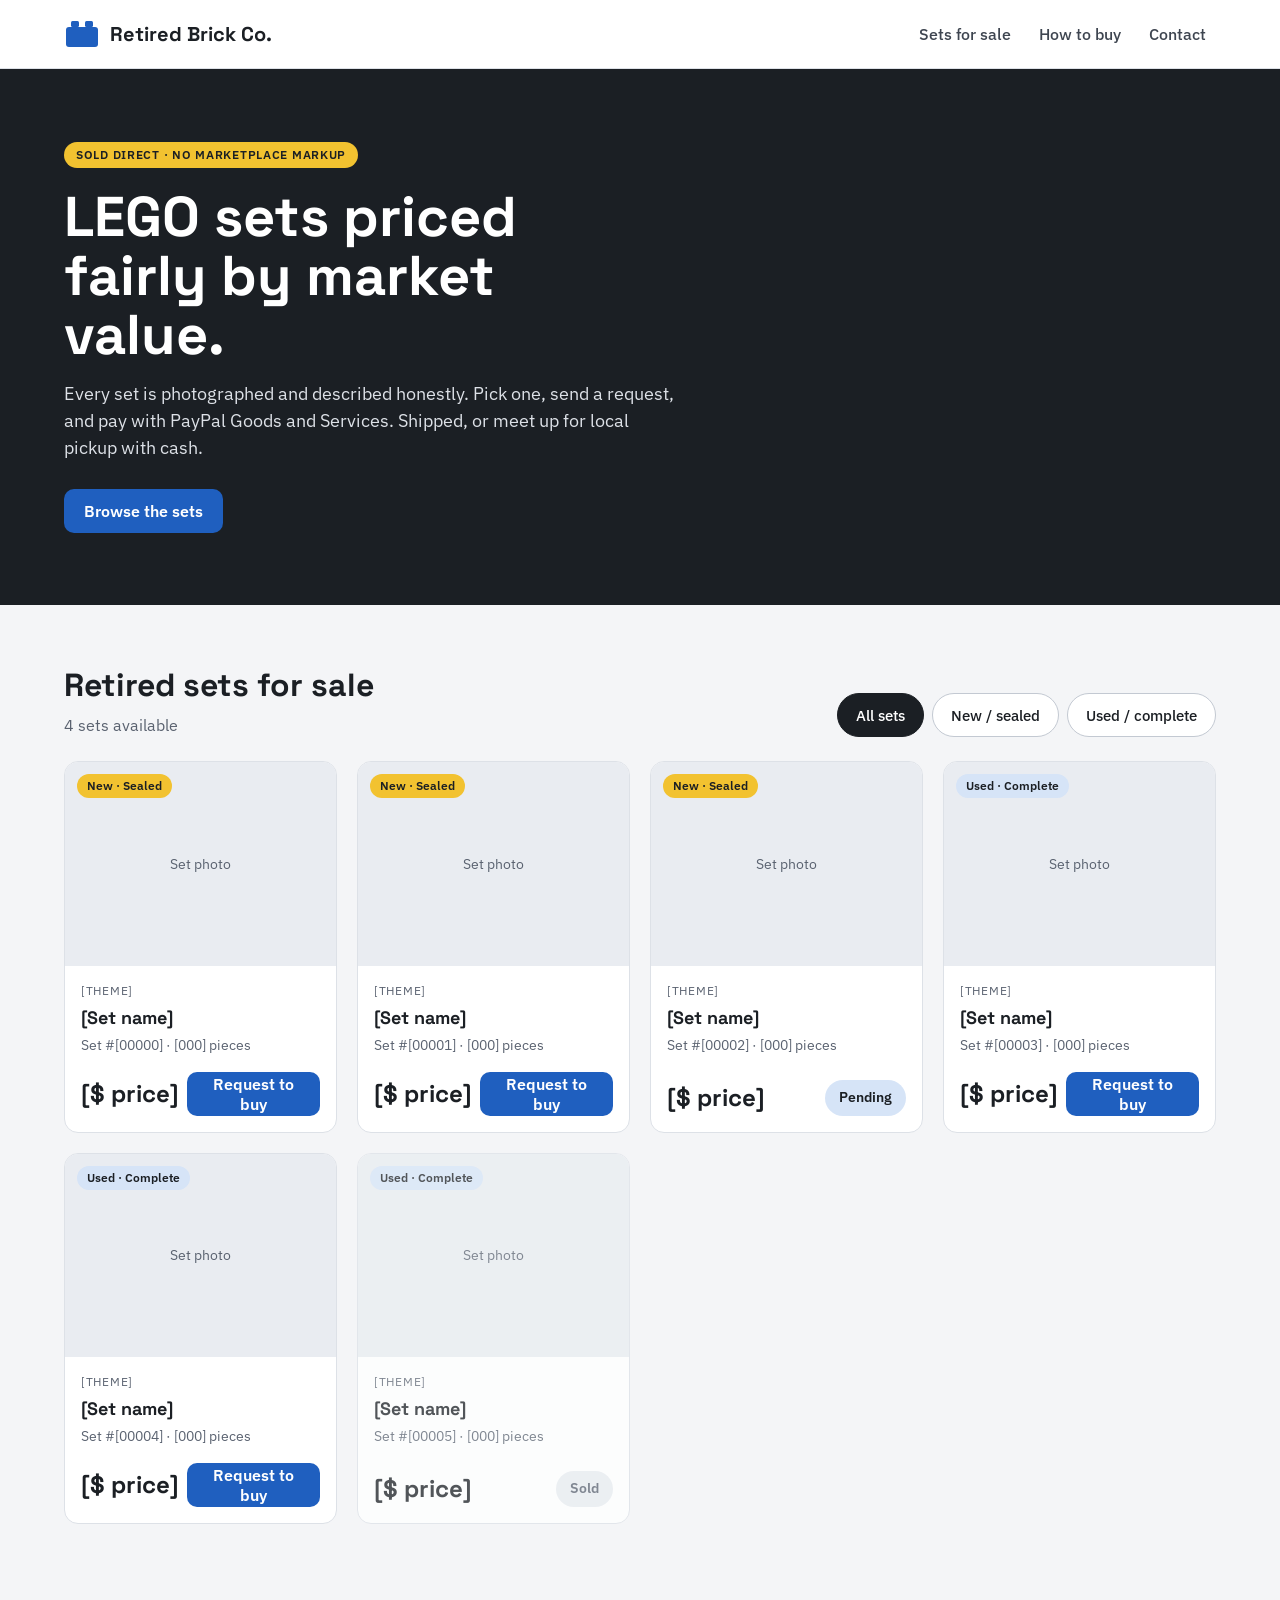
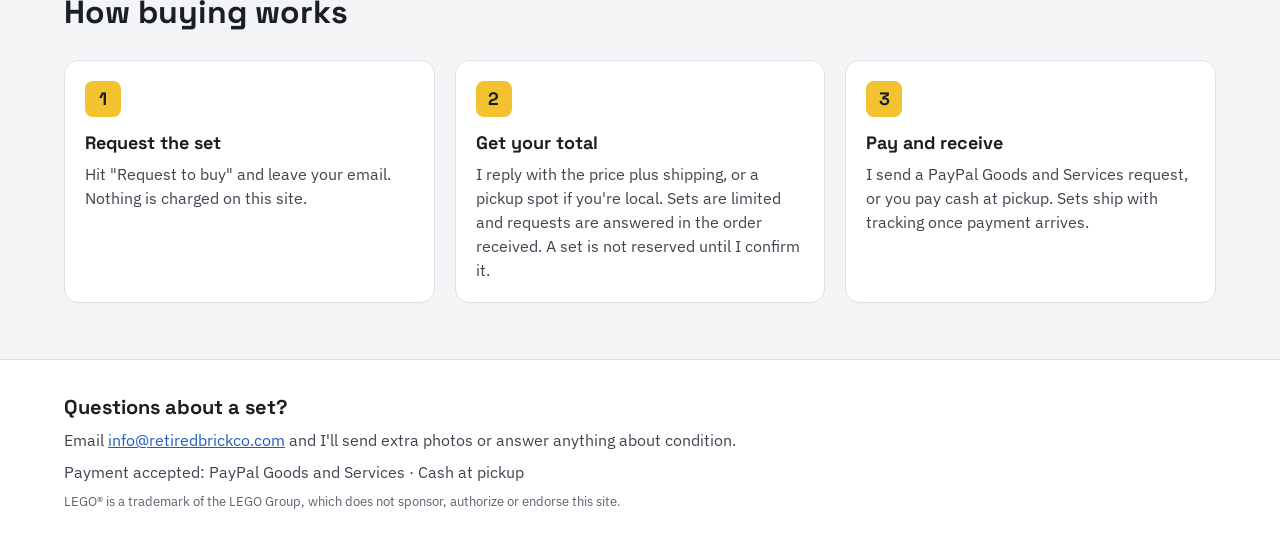
==== index.html @ 78ff7b34 "Build v1 storefront: placeholder listings, filters, request-to-buy form Co-Authored-By: Claude Sonne" ====
<!doctype html>
<html lang="en">
<head>
  <meta charset="utf-8">
  <meta name="viewport" content="width=device-width, initial-scale=1">
  <title>Retired Brick Co. | Retired LEGO sets, sold direct</title>
  <meta name="description" content="Retired LEGO sets sold direct. Pick a set, send a request, pay with PayPal Goods and Services or cash at local pickup.">
  <link rel="preconnect" href="https://fonts.googleapis.com">
  <link rel="preconnect" href="https://fonts.gstatic.com" crossorigin>
  <link href="https://fonts.googleapis.com/css2?family=IBM+Plex+Sans:wght@400;500;600&family=Space+Grotesk:wght@500;600;700&display=swap" rel="stylesheet">
  <link rel="stylesheet" href="styles.css">
</head>
<body>
  <header class="site-header">
    <div class="wrap">
      <a class="logo" href="#top">
        <svg width="36" height="30" viewBox="0 0 36 30" aria-hidden="true">
          <rect x="7" y="2" width="8" height="6" rx="1.5"/>
          <rect x="21" y="2" width="8" height="6" rx="1.5"/>
          <rect x="2" y="8" width="32" height="20" rx="3"/>
        </svg>
        Retired Brick Co.
      </a>
      <nav aria-label="Main">
        <a href="#sets">Sets for sale</a>
        <a href="#how">How to buy</a>
        <a href="#contact">Contact</a>
      </nav>
    </div>
  </header>

  <main id="top">
    <section class="hero">
      <div class="wrap">
        <span class="pill-tag">SOLD DIRECT · NO MARKETPLACE MARKUP</span>
        <h1>LEGO sets priced fairly by market value.</h1>
        <p>Every set is photographed and described honestly. Pick one, send a request, and pay with PayPal Goods and Services. Shipped, or meet up for local pickup with cash.</p>
        <a class="btn" href="#sets">Browse the sets</a>
      </div>
    </section>

    <section class="listings" id="sets">
      <div class="wrap">
        <div class="listings-head">
          <div>
            <h2>Retired sets for sale</h2>
            <p id="count" aria-live="polite"></p>
          </div>
          <div class="filters" role="group" aria-label="Filter sets">
            <button class="filter" type="button" data-filter="all" aria-pressed="true">All sets</button>
            <button class="filter" type="button" data-filter="sealed" aria-pressed="false">New / sealed</button>
            <button class="filter" type="button" data-filter="used" aria-pressed="false">Used / complete</button>
          </div>
        </div>

        <section class="request" id="request" aria-labelledby="req-title" hidden>
          <button class="close" type="button" id="req-close" aria-label="Close request form">
            <svg width="20" height="20" viewBox="0 0 20 20" fill="none" stroke-width="2" stroke-linecap="round" aria-hidden="true"><path d="M4 4l12 12M16 4L4 16"/></svg>
          </button>
          <div id="req-summary"></div>
          <div>
            <form id="req-form" novalidate>
              <h2 id="req-title">Request to buy</h2>
              <p class="note">No payment here. I'll email you the total and how to pay.</p>
              <div class="field">
                <label for="f-name">Name</label>
                <input type="text" id="f-name" name="name" autocomplete="name" required>
              </div>
              <div class="field">
                <label for="f-email">Email</label>
                <input type="email" id="f-email" name="email" autocomplete="email" required>
              </div>
              <fieldset class="field">
                <legend>How do you want it?</legend>
                <div class="choices">
                  <label><input type="radio" name="delivery" value="Ship" checked> Ship it to me</label>
                  <label><input type="radio" name="delivery" value="Pickup"> Local pickup</label>
                </div>
              </fieldset>
              <div class="field" id="zip-field">
                <label for="f-zip">ZIP code (for a shipping quote)</label>
                <input type="text" id="f-zip" name="zip" inputmode="numeric" autocomplete="postal-code" maxlength="10">
              </div>
              <div class="field">
                <label for="f-msg">Message (optional)</label>
                <textarea id="f-msg" name="message"></textarea>
              </div>
              <div class="hp" aria-hidden="true">
                <label>Leave this empty <input type="text" name="_gotcha" tabindex="-1" autocomplete="off"></label>
              </div>
              <input type="hidden" name="setNumber">
              <input type="hidden" name="setName">
              <input type="hidden" name="price">
              <input type="hidden" name="condition">
              <p class="error" id="req-error" role="alert" hidden></p>
              <button class="btn" type="submit" id="req-send">Send request</button>
              <p class="form-note">Pay by PayPal Goods and Services after I confirm, or cash at local pickup. Requests are answered in the order received.</p>
            </form>
            <div class="done" id="req-done" hidden>
              <svg width="40" height="40" viewBox="0 0 40 40" fill="none" stroke-width="3" stroke-linecap="round" stroke-linejoin="round" aria-hidden="true"><circle cx="20" cy="20" r="17"/><path d="M12 21l6 6 11-12"/></svg>
              <h2 tabindex="-1" id="req-done-title">Request sent</h2>
              <p id="req-done-text">I'll reply by email with your total and payment details. Requests are answered in the order received, and a set is not reserved until I confirm it.</p>
              <button class="btn secondary" type="button" id="req-keep">Keep browsing</button>
            </div>
          </div>
        </section>

        <div class="grid" id="grid"></div>
      </div>
    </section>

    <section class="how" id="how">
      <div class="wrap">
        <h2>How buying works</h2>
        <div class="steps">
          <div class="step"><span class="num">1</span><h3>Request the set</h3><p>Hit "Request to buy" and leave your email. Nothing is charged on this site.</p></div>
          <div class="step"><span class="num">2</span><h3>Get your total</h3><p>I reply with the price plus shipping, or a pickup spot if you're local. Sets are limited and requests are answered in the order received. A set is not reserved until I confirm it.</p></div>
          <div class="step"><span class="num">3</span><h3>Pay and receive</h3><p>I send a PayPal Goods and Services request, or you pay cash at pickup. Sets ship with tracking once payment arrives.</p></div>
        </div>
      </div>
    </section>
  </main>

  <footer class="site-footer" id="contact">
    <div class="wrap">
      <h2>Questions about a set?</h2>
      <p>Email <a href="mailto:info@retiredbrickco.com">info@retiredbrickco.com</a> and I'll send extra photos or answer anything about condition.</p>
      <p>Payment accepted: PayPal Goods and Services · Cash at pickup</p>
      <p class="legal">LEGO® is a trademark of the LEGO Group, which does not sponsor, authorize or endorse this site.</p>
    </div>
  </footer>

  <script src="app.js"></script>
</body>
</html>
---- styles.css ----
:root {
  --accent: #1F5FBF;
  --accent-hover: #16478F;
  --ink: #1B1F24;
  --text-2: #3E4550;
  --muted: #5A6270;
  --bg: #F4F5F7;
  --card: #FFFFFF;
  --border: #DDE1E7;
  --border-input: #C3C9D2;
  --yellow: #F2C230;
  --used: #D6E4F7;
  --placeholder: #E9ECF1;
  --ok: #1E7A46;
  --display: "Space Grotesk", system-ui, sans-serif;
  --body: "IBM Plex Sans", system-ui, sans-serif;
}

* { box-sizing: border-box; }

body {
  margin: 0;
  background: var(--bg);
  color: var(--ink);
  font-family: var(--body);
  line-height: 1.5;
}

h1, h2, h3, .logo, .price { font-family: var(--display); }

a { color: var(--accent); }

:focus-visible { outline: 3px solid var(--yellow); outline-offset: 2px; }

.wrap { max-width: 1200px; margin: 0 auto; padding: 0 24px; }

[hidden] { display: none !important; }

/* Header */
.site-header { background: var(--card); border-bottom: 1px solid var(--border); }
.site-header .wrap {
  display: flex; flex-wrap: wrap; align-items: center;
  justify-content: space-between; gap: 8px 24px; padding-top: 12px; padding-bottom: 12px;
}
.logo { display: flex; align-items: center; gap: 10px; min-height: 44px; font-weight: 700; font-size: 20px; color: var(--ink); text-decoration: none; }
.logo svg { fill: var(--accent); }
nav { display: flex; flex-wrap: wrap; gap: 4px 8px; }
nav a {
  display: inline-flex; align-items: center; min-height: 44px; padding: 0 10px;
  color: var(--text-2); font-weight: 500; text-decoration: none;
}
nav a:hover { color: var(--accent); }

/* Hero */
.hero { background: var(--ink); color: #fff; padding: 72px 0; }
.pill-tag {
  display: inline-block; background: var(--yellow); color: var(--ink);
  font-size: 12px; font-weight: 600; letter-spacing: .06em;
  padding: 4px 12px; border-radius: 999px;
}
.hero h1 { font-size: 56px; line-height: 1.05; margin: 20px 0 16px; max-width: 14ch; }
.hero p { font-size: 18px; max-width: 56ch; color: #DDE1E7; margin: 0 0 28px; }

.btn {
  display: inline-flex; align-items: center; justify-content: center;
  min-height: 44px; padding: 0 20px; border: 0; border-radius: 10px;
  background: var(--accent); color: #fff; font: 600 16px var(--body);
  text-decoration: none; cursor: pointer;
}
.btn:hover { background: var(--accent-hover); }
.btn.secondary { background: var(--card); color: var(--ink); border: 1px solid var(--border-input); }
.btn.secondary:hover { background: var(--bg); }

/* Listings */
.listings { padding: 56px 0 32px; }
.listings-head { display: flex; flex-wrap: wrap; align-items: flex-end; justify-content: space-between; gap: 16px; margin-bottom: 24px; }
.listings-head h2 { font-size: 32px; margin: 0; }
#count { margin: 4px 0 0; color: var(--muted); }
.filters { display: flex; flex-wrap: wrap; gap: 8px; }
.filter {
  min-height: 44px; padding: 0 18px; border-radius: 999px;
  border: 1px solid var(--border-input); background: var(--card);
  color: var(--ink); font: 500 15px var(--body); cursor: pointer;
}
.filter[aria-pressed="true"] { background: var(--ink); color: #fff; border-color: var(--ink); }

.grid { display: grid; grid-template-columns: repeat(auto-fill, minmax(250px, 1fr)); gap: 20px; }
.card { background: var(--card); border: 1px solid var(--border); border-radius: 14px; overflow: hidden; display: flex; flex-direction: column; }
.photo {
  position: relative; aspect-ratio: 4 / 3; background: var(--placeholder);
  display: flex; align-items: center; justify-content: center; color: var(--muted); font-size: 14px;
}
.photo img { width: 100%; height: 100%; object-fit: cover; display: block; }
.badge {
  position: absolute; top: 12px; left: 12px; padding: 3px 10px; border-radius: 999px;
  font-size: 12px; font-weight: 600; background: var(--used); color: var(--ink);
}
.badge.sealed { background: var(--yellow); }
.card-body { padding: 16px; display: flex; flex-direction: column; flex: 1; }
.theme { font-size: 12px; text-transform: uppercase; letter-spacing: .06em; color: var(--muted); margin: 0; }
.card h3 { font-size: 18px; margin: 4px 0; }
.meta { color: var(--muted); font-size: 14px; margin: 0 0 16px; }
.card-foot { margin-top: auto; display: flex; align-items: center; justify-content: space-between; gap: 8px; }
.price { font-size: 24px; font-weight: 700; white-space: nowrap; }
.status-pill {
  display: inline-flex; align-items: center; min-height: 36px; padding: 0 14px;
  border-radius: 999px; font-size: 14px; font-weight: 600;
  background: var(--used); color: var(--ink);
}
.status-pill.sold { background: var(--placeholder); color: var(--muted); }
.card.is-sold { opacity: .75; }

/* Request panel */
.request {
  background: var(--card); border: 2px solid var(--accent); border-radius: 14px;
  padding: 24px; margin-bottom: 24px;
  display: grid; grid-template-columns: minmax(220px, 1fr) 2fr; gap: 24px; position: relative;
}
.request .photo { border-radius: 10px; }
.request h2 { font-size: 24px; margin: 0 0 4px; }
.request .note { color: var(--text-2); margin: 0 0 16px; }
.close {
  position: absolute; top: 8px; right: 8px; width: 44px; height: 44px;
  border: 0; background: transparent; cursor: pointer; color: var(--ink);
}
.close svg { stroke: currentColor; }
.field { display: flex; flex-direction: column; margin-bottom: 14px; }
.field label, .field legend { font-weight: 600; font-size: 14px; margin-bottom: 4px; padding: 0; }
.field input[type=text], .field input[type=email], .field textarea {
  min-height: 44px; padding: 8px 12px; border: 1px solid var(--border-input);
  border-radius: 8px; font: 16px var(--body); color: var(--ink);
}
.field textarea { min-height: 96px; resize: vertical; }
fieldset.field { border: 0; margin: 0 0 14px; padding: 0; }
.choices { display: flex; flex-wrap: wrap; gap: 8px; }
.choices label {
  display: inline-flex; align-items: center; gap: 8px; min-height: 44px; padding: 0 16px;
  border: 1px solid var(--border-input); border-radius: 10px; cursor: pointer; font-weight: 500;
}
.choices label:has(input:checked) { border-color: var(--accent); background: var(--used); }
.hp { position: absolute; left: -9999px; width: 1px; height: 1px; overflow: hidden; }
.form-note { color: var(--muted); font-size: 14px; margin: 10px 0 0; }
.error { color: #A3241D; font-size: 14px; margin: 8px 0 0; }
.done { text-align: left; }
.done svg { stroke: var(--ok); }
.done h2 { margin-top: 12px; }

/* How it works */
.how { padding: 32px 0 56px; }
.how h2 { font-size: 32px; margin: 0 0 24px; }
.steps { display: grid; grid-template-columns: repeat(auto-fit, minmax(240px, 1fr)); gap: 20px; }
.step { background: var(--card); border: 1px solid var(--border); border-radius: 14px; padding: 20px; }
.step .num {
  display: inline-flex; align-items: center; justify-content: center; width: 36px; height: 36px;
  background: var(--yellow); border-radius: 8px; font: 700 18px var(--display); margin-bottom: 12px;
}
.step h3 { margin: 0 0 6px; font-size: 18px; }
.step p { margin: 0; color: var(--text-2); }

/* Footer */
.site-footer { background: var(--card); border-top: 1px solid var(--border); padding: 32px 0; }
.site-footer h2 { font-size: 20px; margin: 0 0 6px; }
.site-footer p { margin: 0 0 8px; color: var(--text-2); }
.site-footer .legal { font-size: 13px; color: var(--muted); }

@media (max-width: 720px) {
  .hero { padding: 48px 0; }
  .hero h1 { font-size: 36px; }
  .request { grid-template-columns: 1fr; }
}
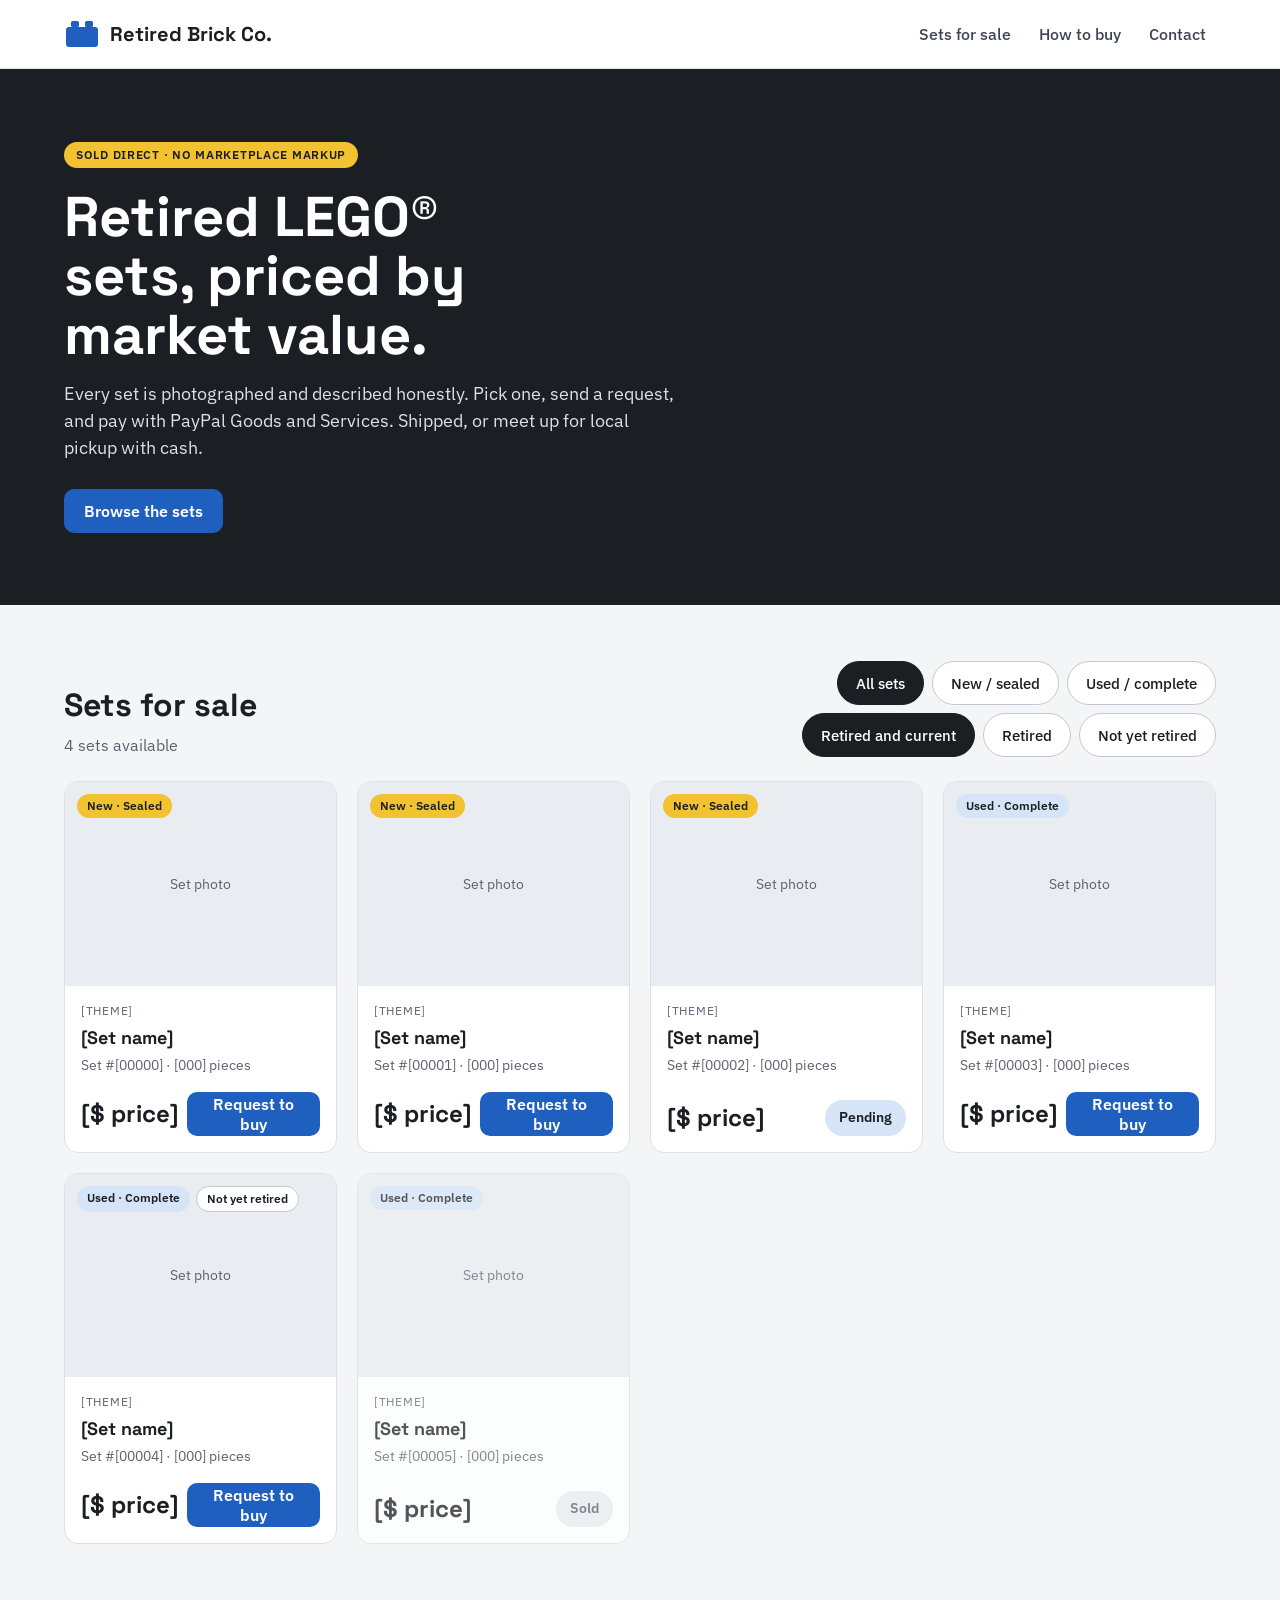
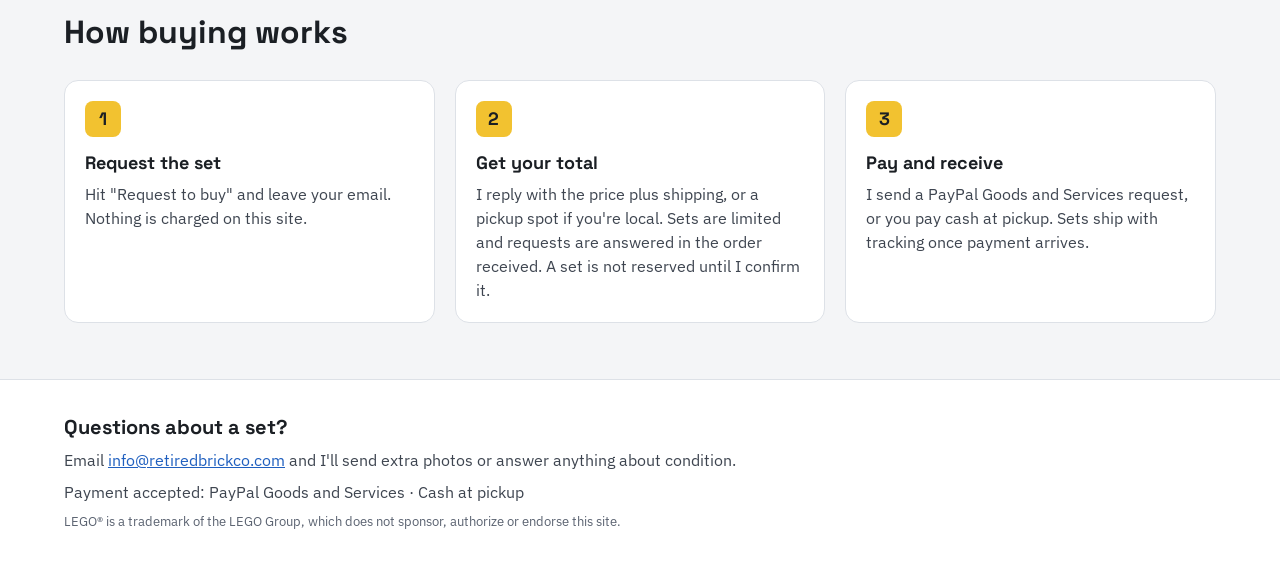
==== commit 7661e654: "Reword hero headline; add retired / not-yet-retired filter and badge Co-Authored-By: Claude Sonnet 5" ====
--- a/index.html
+++ b/index.html
@@ -33,7 +33,7 @@
     <section class="hero">
       <div class="wrap">
         <span class="pill-tag">SOLD DIRECT · NO MARKETPLACE MARKUP</span>
-        <h1>LEGO sets priced fairly by market value.</h1>
+        <h1>Retired LEGO® sets, priced by market value.</h1>
         <p>Every set is photographed and described honestly. Pick one, send a request, and pay with PayPal Goods and Services. Shipped, or meet up for local pickup with cash.</p>
         <a class="btn" href="#sets">Browse the sets</a>
       </div>
@@ -43,13 +43,20 @@
       <div class="wrap">
         <div class="listings-head">
           <div>
-            <h2>Retired sets for sale</h2>
+            <h2>Sets for sale</h2>
             <p id="count" aria-live="polite"></p>
           </div>
-          <div class="filters" role="group" aria-label="Filter sets">
-            <button class="filter" type="button" data-filter="all" aria-pressed="true">All sets</button>
-            <button class="filter" type="button" data-filter="sealed" aria-pressed="false">New / sealed</button>
-            <button class="filter" type="button" data-filter="used" aria-pressed="false">Used / complete</button>
+          <div class="filter-groups">
+            <div class="filters" role="group" aria-label="Filter by condition">
+              <button class="filter" type="button" data-group="condition" data-filter="all" aria-pressed="true">All sets</button>
+              <button class="filter" type="button" data-group="condition" data-filter="sealed" aria-pressed="false">New / sealed</button>
+              <button class="filter" type="button" data-group="condition" data-filter="used" aria-pressed="false">Used / complete</button>
+            </div>
+            <div class="filters" role="group" aria-label="Filter by retirement status">
+              <button class="filter" type="button" data-group="retired" data-filter="all" aria-pressed="true">Retired and current</button>
+              <button class="filter" type="button" data-group="retired" data-filter="retired" aria-pressed="false">Retired</button>
+              <button class="filter" type="button" data-group="retired" data-filter="current" aria-pressed="false">Not yet retired</button>
+            </div>
           </div>
         </div>
 
--- a/styles.css
+++ b/styles.css
@@ -76,7 +76,11 @@
 .listings-head { display: flex; flex-wrap: wrap; align-items: flex-end; justify-content: space-between; gap: 16px; margin-bottom: 24px; }
 .listings-head h2 { font-size: 32px; margin: 0; }
 #count { margin: 4px 0 0; color: var(--muted); }
+.filter-groups { display: flex; flex-direction: column; align-items: flex-end; gap: 8px; }
 .filters { display: flex; flex-wrap: wrap; gap: 8px; }
+.badges { position: absolute; top: 12px; left: 12px; display: flex; flex-wrap: wrap; gap: 6px; }
+.badges .badge { position: static; }
+.badge.current { background: var(--card); border: 1px solid var(--border-input); }
 .filter {
   min-height: 44px; padding: 0 18px; border-radius: 999px;
   border: 1px solid var(--border-input); background: var(--card);
@@ -167,4 +171,5 @@
   .hero { padding: 48px 0; }
   .hero h1 { font-size: 36px; }
   .request { grid-template-columns: 1fr; }
+  .filter-groups { align-items: flex-start; }
 }
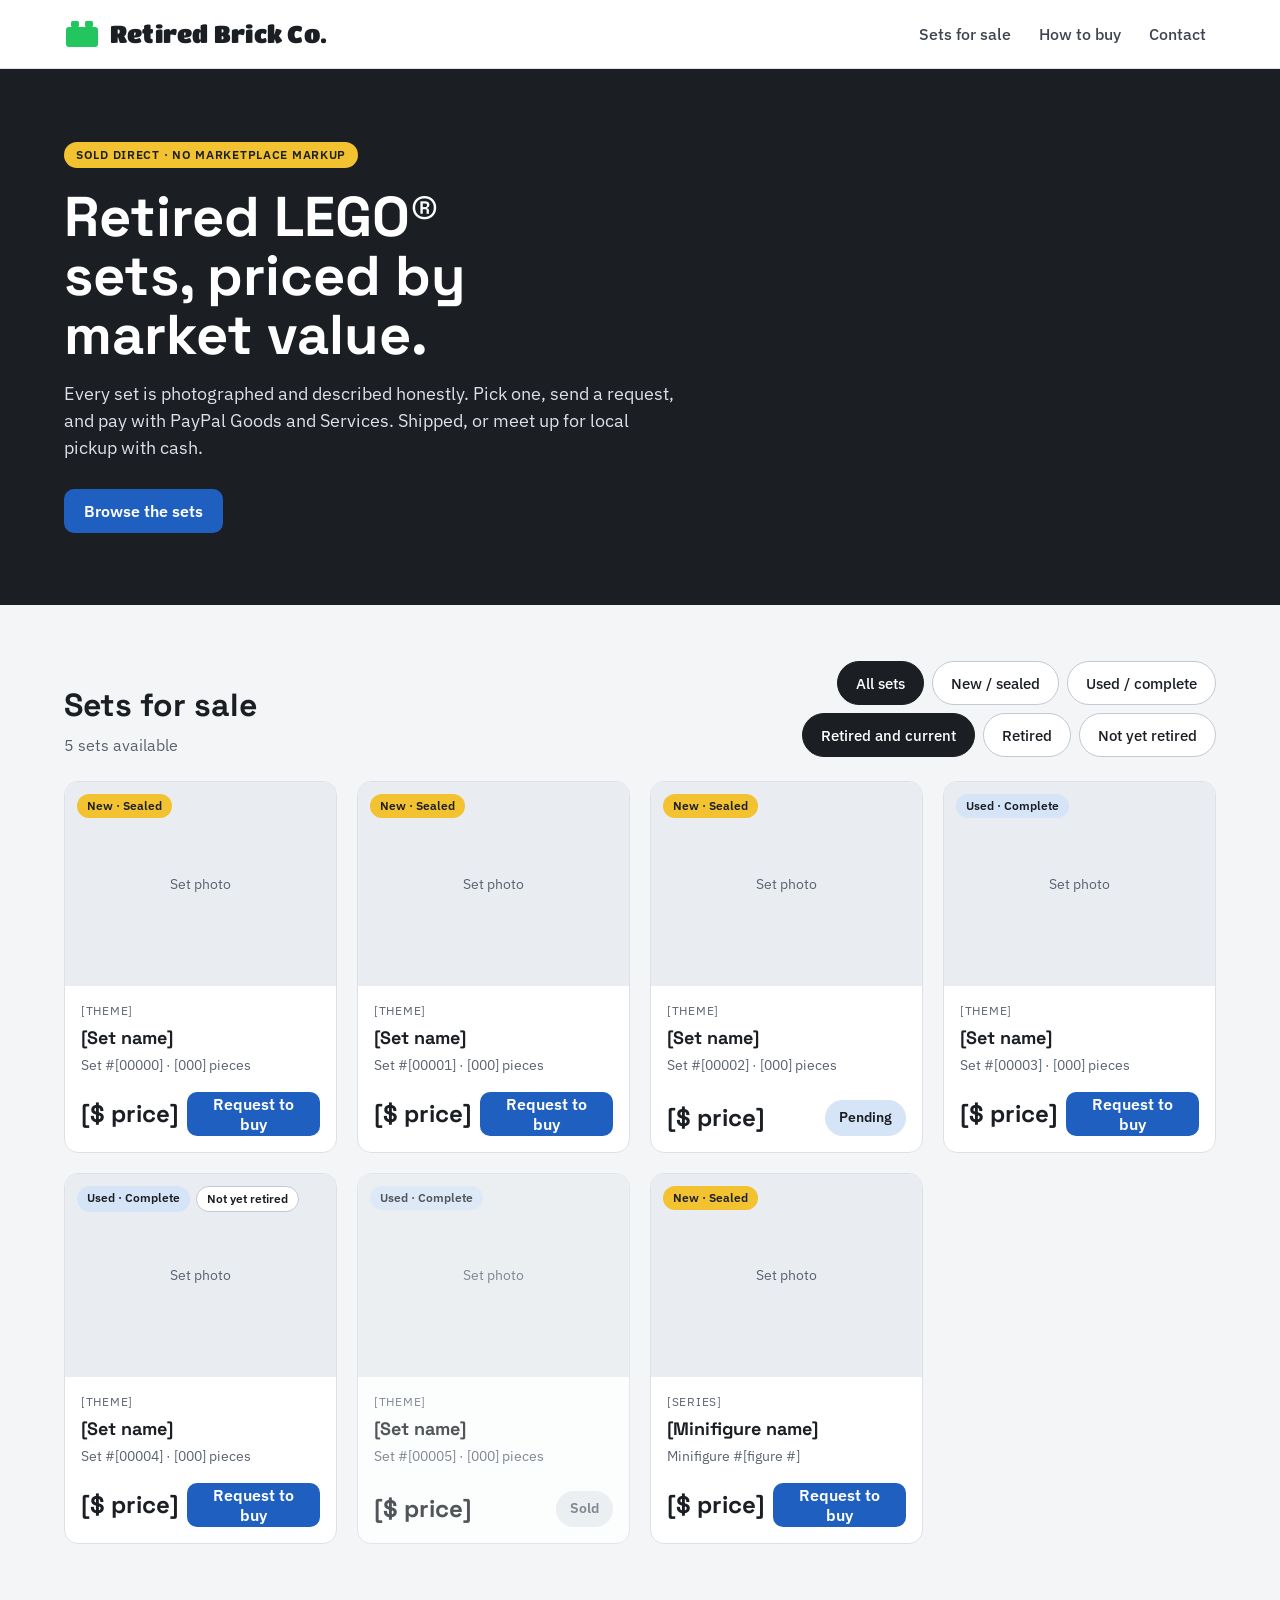
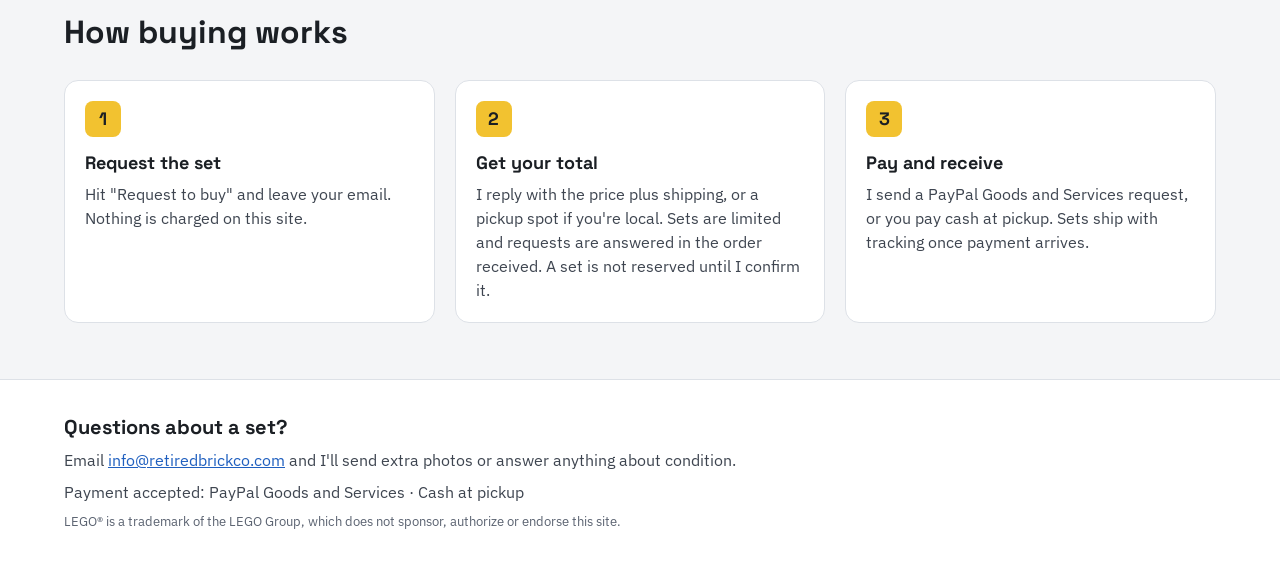
==== commit 804e19bc: "Logo: Titan One wordmark and green brick Co-Authored-By: Claude Sonnet 5.5 <noreply@anthropic.com>" ====
--- a/index.html
+++ b/index.html
@@ -7,7 +7,7 @@
   <meta name="description" content="Retired LEGO sets sold direct. Pick a set, send a request, pay with PayPal Goods and Services or cash at local pickup.">
   <link rel="preconnect" href="https://fonts.googleapis.com">
   <link rel="preconnect" href="https://fonts.gstatic.com" crossorigin>
-  <link href="https://fonts.googleapis.com/css2?family=IBM+Plex+Sans:wght@400;500;600&family=Space+Grotesk:wght@500;600;700&display=swap" rel="stylesheet">
+  <link href="https://fonts.googleapis.com/css2?family=IBM+Plex+Sans:wght@400;500;600&family=Space+Grotesk:wght@500;600;700&family=Titan+One&display=swap" rel="stylesheet">
   <link rel="stylesheet" href="styles.css">
 </head>
 <body>
--- a/styles.css
+++ b/styles.css
@@ -1,4 +1,5 @@
 :root {
+  --brick: #22C55E;
   --accent: #1F5FBF;
   --accent-hover: #16478F;
   --ink: #1B1F24;
@@ -43,7 +44,8 @@
   justify-content: space-between; gap: 8px 24px; padding-top: 12px; padding-bottom: 12px;
 }
 .logo { display: flex; align-items: center; gap: 10px; min-height: 44px; font-weight: 700; font-size: 20px; color: var(--ink); text-decoration: none; }
-.logo svg { fill: var(--accent); }
+.logo { font-family: "Titan One", var(--display); font-weight: 400; font-size: 24px; letter-spacing: .01em; }
+.logo svg { fill: var(--brick); }
 nav { display: flex; flex-wrap: wrap; gap: 4px 8px; }
 nav a {
   display: inline-flex; align-items: center; min-height: 44px; padding: 0 10px;
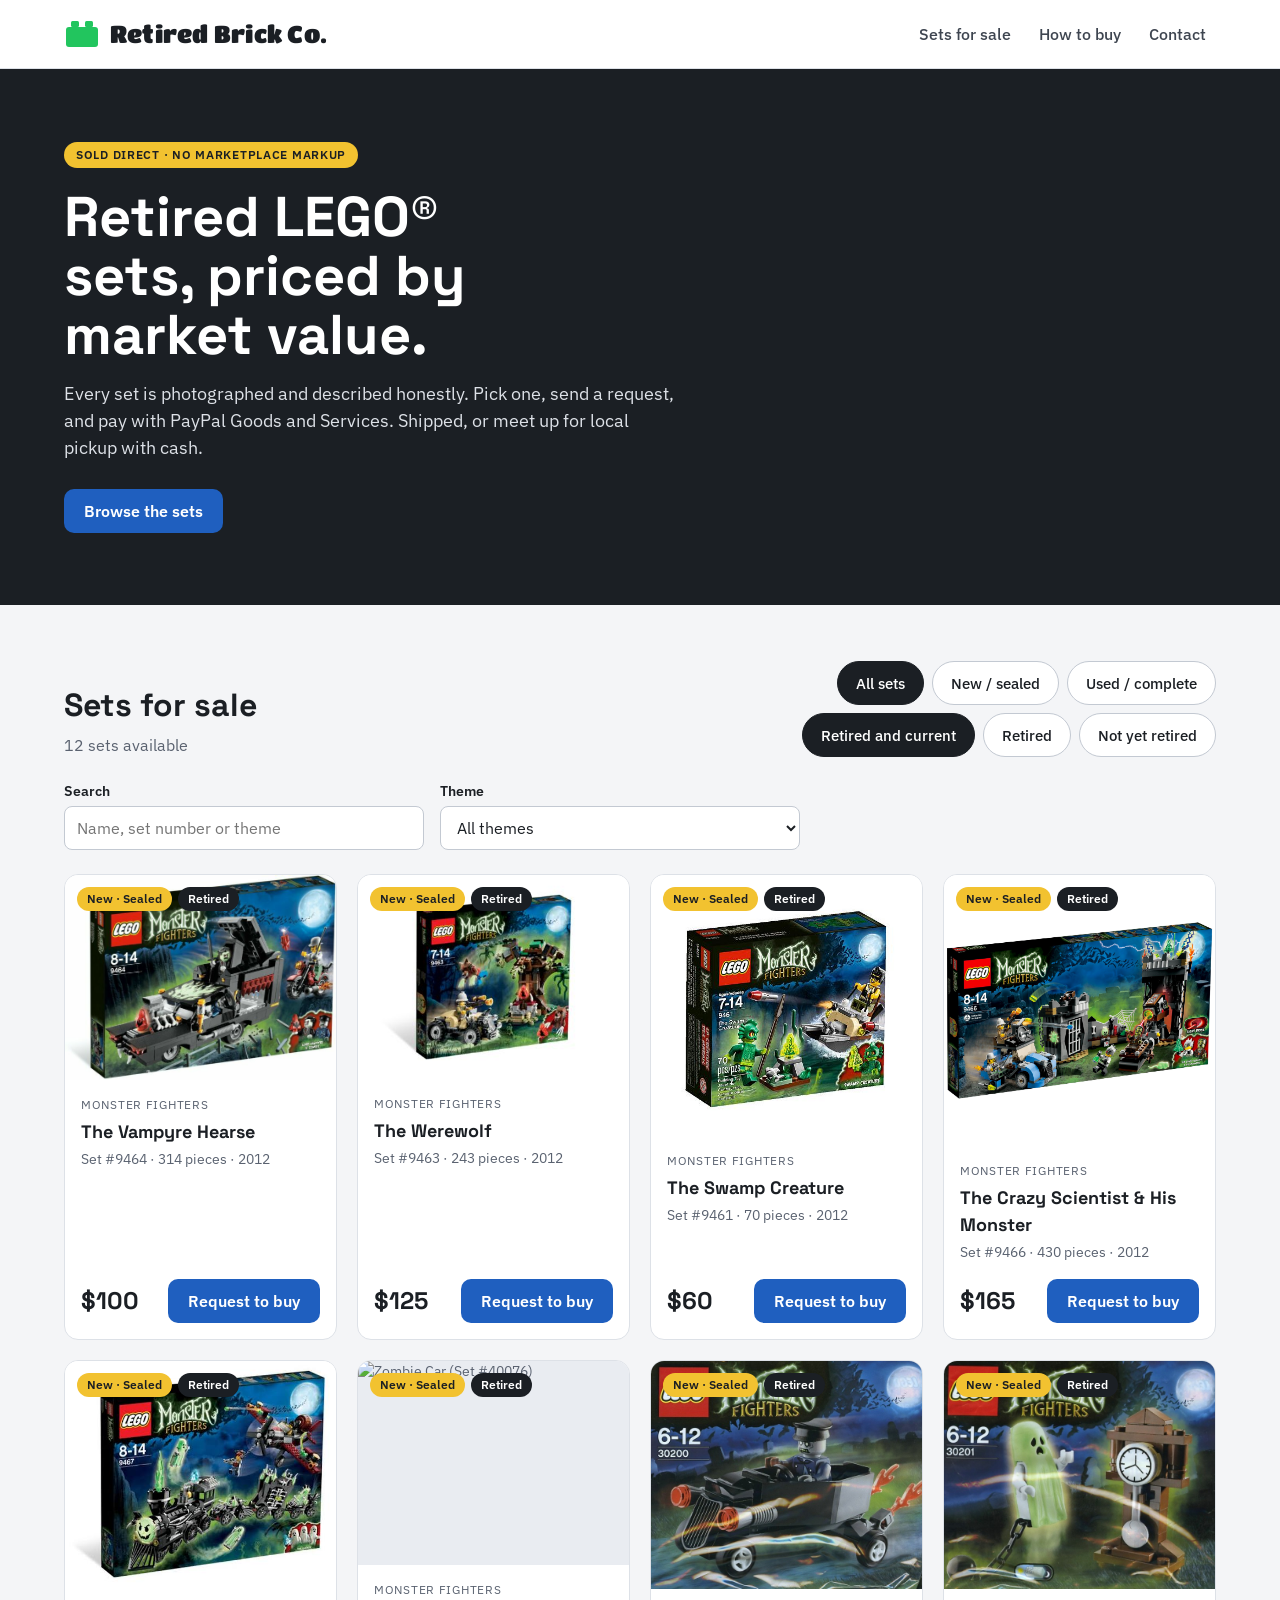
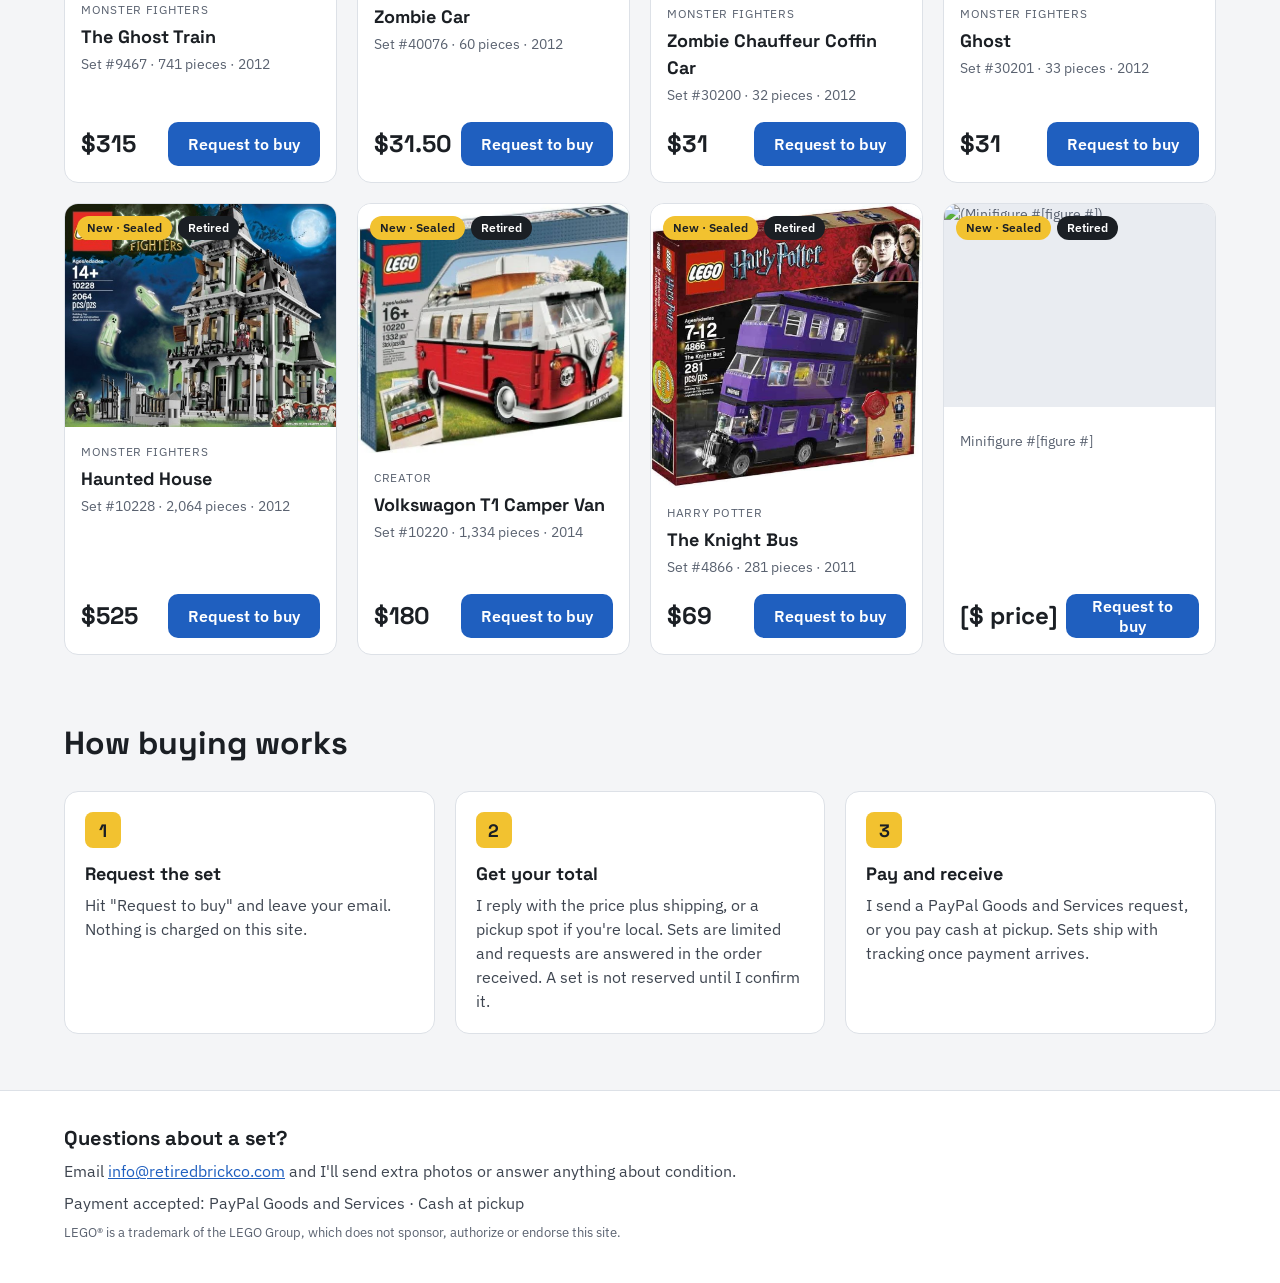
==== commit bc4c8d1f: "Add theme dropdown, search box and shareable filter links; add new listings and photos Co-Authored-B" ====
--- a/index.html
+++ b/index.html
@@ -58,6 +58,18 @@
               <button class="filter" type="button" data-group="retired" data-filter="current" aria-pressed="false">Not yet retired</button>
             </div>
           </div>
+        </div>
+
+        <div class="tools">
+          <div class="tool">
+            <label for="search">Search</label>
+            <input type="search" id="search" placeholder="Name, set number or theme" autocomplete="off" maxlength="100">
+          </div>
+          <div class="tool">
+            <label for="theme-select">Theme</label>
+            <select id="theme-select"><option value="all">All themes</option></select>
+          </div>
+          <button class="btn secondary" type="button" id="clear-filters" hidden>Clear filters</button>
         </div>
 
         <section class="request" id="request" aria-labelledby="req-title" hidden>
--- a/styles.css
+++ b/styles.css
@@ -82,6 +82,7 @@
 .filters { display: flex; flex-wrap: wrap; gap: 8px; }
 .badges { position: absolute; top: 12px; left: 12px; display: flex; flex-wrap: wrap; gap: 6px; }
 .badges .badge { position: static; }
+.badge.retired { background: var(--ink); color: #fff; }
 .badge.current { background: var(--card); border: 1px solid var(--border-input); }
 .filter {
   min-height: 44px; padding: 0 18px; border-radius: 999px;
@@ -89,6 +90,15 @@
   color: var(--ink); font: 500 15px var(--body); cursor: pointer;
 }
 .filter[aria-pressed="true"] { background: var(--ink); color: #fff; border-color: var(--ink); }
+
+.tools { display: flex; flex-wrap: wrap; align-items: flex-end; gap: 12px 16px; margin-bottom: 24px; }
+.tool { display: flex; flex-direction: column; flex: 1 1 220px; max-width: 360px; }
+.tool label { font-weight: 600; font-size: 14px; margin-bottom: 4px; }
+.tool input, .tool select {
+  min-height: 44px; padding: 8px 12px; border: 1px solid var(--border-input);
+  border-radius: 8px; background: var(--card); font: 16px var(--body); color: var(--ink);
+}
+.empty { grid-column: 1 / -1; color: var(--muted); margin: 0; padding: 24px 0; }
 
 .grid { display: grid; grid-template-columns: repeat(auto-fill, minmax(250px, 1fr)); gap: 20px; }
 .card { background: var(--card); border: 1px solid var(--border); border-radius: 14px; overflow: hidden; display: flex; flex-direction: column; }
